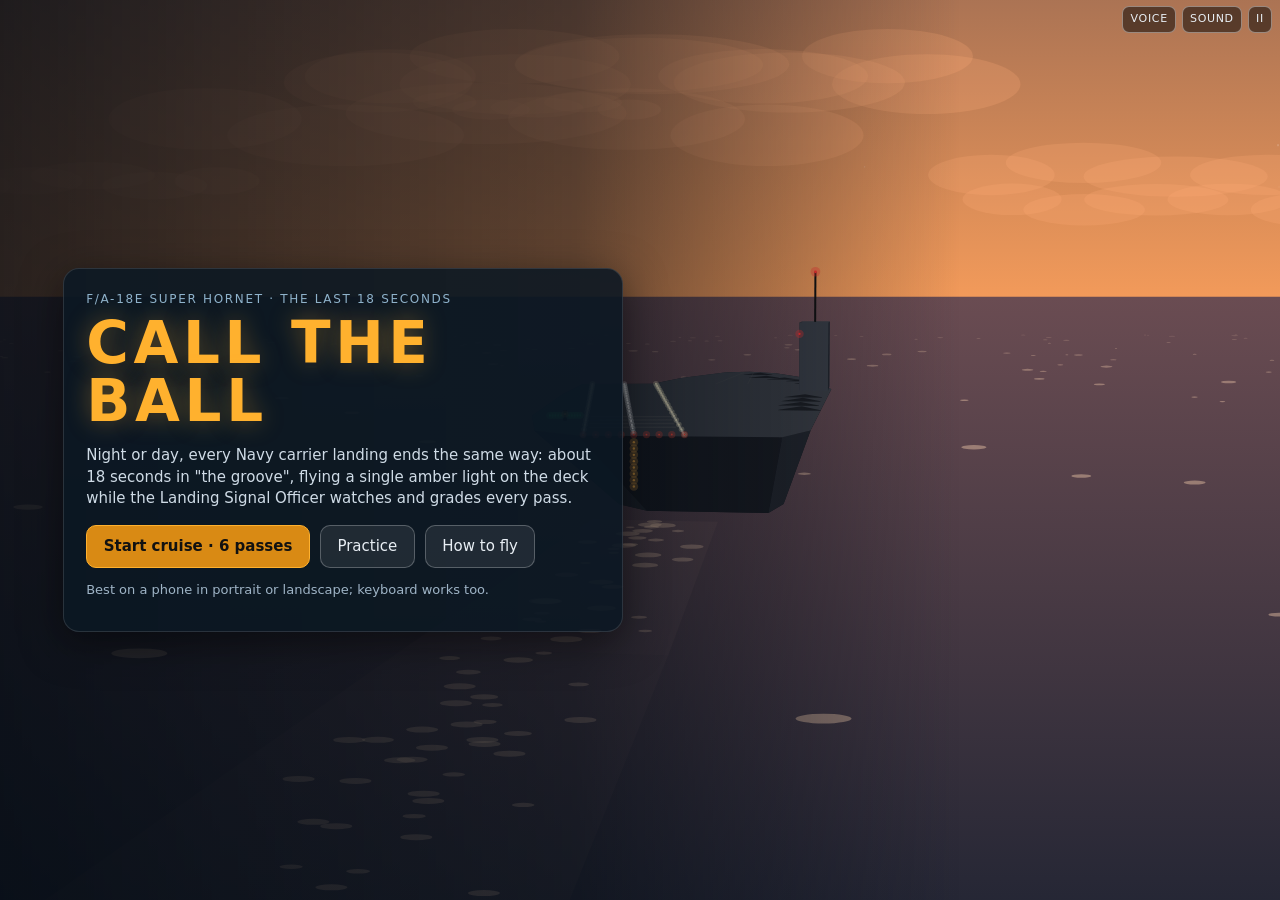
==== builds/2026-10-27-call-the-ball/index.html @ 177cb0f5 "call-the-ball: game shell, renderer, audio, UI flow; flight model tuned for fairness" ====
<!doctype html>
<html lang="en">
<head>
<meta charset="utf-8">
<meta name="viewport" content="width=device-width, initial-scale=1, viewport-fit=cover, user-scalable=no">
<meta name="theme-color" content="#0b1622">
<title>Call the Ball - F/A-18 carrier landing</title>
<meta name="description" content="Fly the last 18 seconds of a Super Hornet carrier approach on the meatball. Graded by the LSO in real shorthand.">
<link rel="stylesheet" href="style.css">
</head>
<body>
<canvas id="view" aria-label="Cockpit view of the carrier approach"></canvas>

<div id="topbar">
  <span id="passinfo"></span>
  <span class="spacer"></span>
  <button id="btnVoice" class="icon" title="LSO voice (speech synthesis)" aria-label="Toggle LSO voice">VOICE</button>
  <button id="btnMute" class="icon" title="Sound on/off (M)" aria-label="Toggle sound">SOUND</button>
  <button id="btnPause" class="icon" title="Pause (P)" aria-label="Pause">II</button>
</div>

<div id="subtitle" aria-live="polite"></div>
<div id="alert"></div>
<div id="thumb"><div id="thumbDot"></div></div>

<!-- Title -->
<section id="scrTitle" class="screen show">
  <div class="panel">
    <p class="kicker">F/A-18E Super Hornet &middot; the last 18 seconds</p>
    <h1>CALL THE BALL</h1>
    <p class="lead">Night or day, every Navy carrier landing ends the same way: about 18 seconds in "the groove",
      flying a single amber light on the deck while the Landing Signal Officer watches and grades every pass.</p>
    <div class="row">
      <button id="btnCruise" class="primary">Start cruise &middot; 6 passes</button>
      <button id="btnPractice">Practice</button>
      <button id="btnHow">How to fly</button>
    </div>
    <p id="bestLine" class="small"></p>
  </div>
</section>

<!-- How to -->
<section id="scrHow" class="screen">
  <div class="panel wide">
    <h2>How to fly the ball</h2>
    <div class="lenses">
      <figure><svg viewBox="0 0 120 70" class="lens"><use href="#lensBase"/><rect x="52" y="10" width="16" height="10" rx="3" fill="#ffb12e"/></svg><figcaption><b>High</b><br>ball above the green bars: ease power</figcaption></figure>
      <figure><svg viewBox="0 0 120 70" class="lens"><use href="#lensBase"/><rect x="52" y="30" width="16" height="10" rx="3" fill="#ffb12e"/></svg><figcaption><b>Centred</b><br>on the 3.5&deg; glideslope to the 3-wire</figcaption></figure>
      <figure><svg viewBox="0 0 120 70" class="lens"><use href="#lensBase"/><rect x="52" y="52" width="16" height="10" rx="3" fill="#ff3030"/></svg><figcaption><b>Low / red</b><br>dangerously low: POWER, now</figcaption></figure>
    </div>
    <ul class="how">
      <li><b>Power is your glideslope.</b> More throttle = less sink. The engines take about a second to respond, so make small corrections and wait. Chasing the ball makes you porpoise.</li>
      <li><b>Lineup.</b> The landing area is angled 9&deg; from the ship's heading, so as the ship steams ahead the centreline creeps to the right. Keep nudging right to stay on it.</li>
      <li><b>Listen to Paddles</b> (the LSO): "Power", "Right for lineup", "Easy with it". If you hear <b>"Wave off!"</b> go to full power immediately. Landing after a wave-off is a Cut.</li>
      <li><b>Grades:</b> OK (4 pts), Fair (3), Bolter (2.5), No Grade (2), Wave-off (1), Cut (0). The LSO writes comments like <code>(LO)IC</code> = a little low in close.</li>
    </ul>
    <div class="controls">
      <div><b>Touch / mouse:</b> press anywhere and drag. Up/down = throttle (stays where you leave it). Left/right = bank (springs back).</div>
      <div><b>Keyboard:</b> W/S or &uarr;/&darr; throttle, A/D or &larr;/&rarr; bank, Space = full power, P pause, M mute.</div>
    </div>
    <div class="row"><button id="btnHowBack" class="primary">Got it</button></div>
  </div>
</section>

<!-- Practice picker -->
<section id="scrPractice" class="screen">
  <div class="panel">
    <h2>Practice</h2>
    <p class="small">Pick conditions. Practice passes are not saved to the cruise board.</p>
    <div id="levelList" class="levels"></div>
    <div class="row"><button id="btnPracticeBack">Back</button></div>
  </div>
</section>

<!-- Pre-pass brief -->
<section id="scrBrief" class="screen">
  <div class="panel">
    <p class="kicker" id="briefKicker"></p>
    <h2 id="briefName"></h2>
    <p id="briefText" class="lead"></p>
    <p class="small">You start in the groove, about 0.6 nm behind the ship, on speed. Fly the ball, keep the lineup.</p>
    <div class="row"><button id="btnFly" class="primary">Call the ball</button></div>
  </div>
</section>

<!-- Debrief -->
<section id="scrDebrief" class="screen">
  <div class="panel wide">
    <p class="kicker">LSO debrief</p>
    <div class="gradeRow">
      <div id="gradeTile" class="tile big"></div>
      <div>
        <div id="gradeName" class="gradeName"></div>
        <div id="gradeDesc" class="small"></div>
        <code id="shorthand" class="shorthand"></code>
      </div>
    </div>
    <ul id="comments" class="comments"></ul>
    <p id="tip" class="tip"></p>
    <div id="boardWrap"><div class="small">Greenie board</div><div id="board" class="board"></div></div>
    <div class="row"><button id="btnNext" class="primary">Next pass</button><button id="btnQuit">Title</button></div>
  </div>
</section>

<!-- Cruise summary -->
<section id="scrSummary" class="screen">
  <div class="panel wide">
    <p class="kicker">Cruise complete</p>
    <h2 id="sumTitle"></h2>
    <p id="sumText" class="lead"></p>
    <div id="sumBoard" class="board"></div>
    <div class="row"><button id="btnAgain" class="primary">Another cruise</button><button id="btnSumTitle">Title</button></div>
  </div>
</section>

<!-- Pause -->
<section id="scrPause" class="screen">
  <div class="panel">
    <h2>Paused</h2>
    <div class="row"><button id="btnResume" class="primary">Resume</button><button id="btnAbort">Quit to title</button></div>
  </div>
</section>

<div id="selftest" hidden></div>

<svg width="0" height="0" style="position:absolute">
  <defs>
    <g id="lensBase">
      <rect x="40" y="4" width="40" height="62" rx="4" fill="#111" stroke="#444"/>
      <g fill="#2bff6a"><circle cx="8" cy="35" r="4"/><circle cx="20" cy="35" r="4"/><circle cx="32" cy="35" r="4"/>
      <circle cx="88" cy="35" r="4"/><circle cx="100" cy="35" r="4"/><circle cx="112" cy="35" r="4"/></g>
    </g>
  </defs>
</svg>

<script src="sim.js"></script>
<script src="game.js"></script>
</body>
</html>
---- builds/2026-10-27-call-the-ball/style.css ----
* { box-sizing: border-box; }
html, body { margin: 0; height: 100%; background: #0b1622; color: #e8eef4; overflow: hidden;
  font: 15px/1.45 system-ui, -apple-system, "Segoe UI", Roboto, sans-serif;
  -webkit-user-select: none; user-select: none; -webkit-tap-highlight-color: transparent; }
canvas#view { position: fixed; inset: 0; width: 100vw; height: 100vh; height: 100dvh; display: block; touch-action: none; }
button { font: inherit; color: #e8eef4; background: rgba(255,255,255,.08); border: 1px solid rgba(255,255,255,.25);
  border-radius: 10px; padding: .65em 1.1em; cursor: pointer; touch-action: manipulation; }
button:hover { background: rgba(255,255,255,.16); }
button:focus-visible { outline: 2px solid #ffb12e; outline-offset: 2px; }
button.primary { background: #d98a14; border-color: #ffb12e; color: #111; font-weight: 700; }
button.primary:hover { background: #f0a020; }
code, .mono { font-family: ui-monospace, Menlo, Consolas, monospace; }

#topbar { position: fixed; top: 0; left: 0; right: 0; display: flex; align-items: center; gap: 6px; z-index: 5;
  padding: calc(env(safe-area-inset-top) + 6px) calc(env(safe-area-inset-right) + 8px) 6px calc(env(safe-area-inset-left) + 8px);
  pointer-events: none; }
#topbar .spacer { flex: 0 0 4px; }
#topbar button { flex: none; }
#topbar button { pointer-events: auto; padding: .4em .65em; font-size: 11px; letter-spacing: .06em; border-radius: 7px;
  background: rgba(0,0,0,.5); border-color: rgba(255,255,255,.4); }
#topbar button.off { opacity: .45; text-decoration: line-through; }
#passinfo { flex: 1 1 auto; min-width: 0; overflow: hidden; text-overflow: ellipsis; white-space: nowrap; font: 12px ui-monospace, Menlo, Consolas, monospace; color: #9fd8a8; text-shadow: 0 1px 2px #000; }

#subtitle { position: fixed; left: 50%; transform: translateX(-50%); bottom: calc(env(safe-area-inset-bottom) + 22%);
  z-index: 4; max-width: 90vw; padding: .35em .8em; border-radius: 8px; background: rgba(0,0,0,.55);
  font: 600 17px ui-monospace, Menlo, Consolas, monospace; color: #ffe2a8; opacity: 0; transition: opacity .25s; pointer-events: none;
  white-space: nowrap; }
#subtitle.show { opacity: 1; }
#subtitle.pilot { color: #b8e0ff; }
#subtitle.urgent { color: #ff6a5a; font-size: 21px; }
#alert { position: fixed; left: 50%; top: 30%; transform: translate(-50%, -50%); z-index: 4; pointer-events: none;
  font: 800 clamp(22px, 6vw, 44px) system-ui, sans-serif; letter-spacing: .06em; color: #ff5a4a; text-shadow: 0 2px 8px #000;
  opacity: 0; transition: opacity .2s; text-align: center; }
#alert.show { opacity: 1; }
#alert small { display: block; font-size: .45em; color: #fff; letter-spacing: .1em; }

#thumb { position: fixed; width: 96px; height: 96px; margin: -48px 0 0 -48px; border-radius: 50%;
  border: 2px solid rgba(160,255,170,.35); pointer-events: none; z-index: 3; display: none; }
#thumbDot { position: absolute; width: 34px; height: 34px; left: 31px; top: 31px; border-radius: 50%; background: rgba(160,255,170,.35); }

.screen { position: fixed; inset: 0; z-index: 10; display: none; align-items: center; justify-content: center;
  padding: calc(env(safe-area-inset-top) + 12px) 12px calc(env(safe-area-inset-bottom) + 12px);
  background: radial-gradient(ellipse at center, rgba(5,12,20,.55), rgba(5,12,20,.85)); overflow-y: auto; }
.screen.show { display: flex; }
#scrTitle { align-items: flex-end; background: linear-gradient(to bottom, rgba(5,12,20,0) 0%, rgba(5,12,20,.25) 40%, rgba(5,12,20,.85) 75%); }
@media (min-aspect-ratio: 4/3) { #scrTitle { align-items: center; justify-content: flex-start; background: linear-gradient(to right, rgba(5,12,20,.85) 0%, rgba(5,12,20,.6) 45%, rgba(5,12,20,0) 75%); } #scrTitle .panel { margin: auto auto auto 4vw; } }
.panel { width: min(560px, 100%); margin: auto; background: rgba(12,24,36,.88); border: 1px solid rgba(255,255,255,.12);
  border-radius: 16px; padding: 22px 22px 18px; box-shadow: 0 10px 40px rgba(0,0,0,.5); }
.panel.wide { width: min(720px, 100%); }
h1 { margin: .1em 0 .2em; font-size: clamp(34px, 9vw, 58px); letter-spacing: .08em; line-height: 1; color: #ffb12e;
  text-shadow: 0 0 24px rgba(255,177,46,.35); }
h2 { margin: .1em 0 .4em; font-size: 24px; }
.kicker { margin: 0; text-transform: uppercase; letter-spacing: .14em; font-size: 12px; color: #8fb3cc; }
.lead { color: #cfdbe6; }
.small { font-size: 13px; color: #9fb4c6; }
.row { display: flex; flex-wrap: wrap; gap: 10px; margin-top: 14px; }
.how { padding-left: 1.1em; margin: .6em 0; }
.how li { margin: .45em 0; }
.how code { background: rgba(255,255,255,.08); padding: 0 .3em; border-radius: 4px; }
.controls { font-size: 13px; color: #b9c9d6; display: grid; gap: 4px; background: rgba(255,255,255,.04); padding: 8px 10px; border-radius: 8px; }
.lenses { display: flex; gap: 8px; justify-content: space-between; }
.lenses figure { margin: 0; flex: 1; text-align: center; font-size: 12px; color: #b9c9d6; }
.lens { width: 100%; max-width: 150px; background: #050a10; border-radius: 8px; }
.levels { display: grid; gap: 8px; }
.levels button { text-align: left; display: flex; flex-direction: column; }
.levels button span { font-size: 12px; color: #9fb4c6; }

.gradeRow { display: flex; gap: 14px; align-items: center; margin: 8px 0 6px; }
.gradeName { font-size: 26px; font-weight: 800; }
.shorthand { display: inline-block; margin-top: 6px; font-size: 16px; color: #ffe2a8; background: rgba(0,0,0,.35);
  padding: .2em .5em; border-radius: 6px; white-space: pre-wrap; }
.shorthand u, .comments u { text-decoration-thickness: 2px; }
.comments { margin: 8px 0; padding-left: 0; list-style: none; font-size: 14px; }
.comments li { padding: 3px 0; border-bottom: 1px dashed rgba(255,255,255,.08); }
.comments li code { display: inline-block; min-width: 72px; color: #ffe2a8; }
.tip { background: rgba(255,177,46,.1); border-left: 3px solid #ffb12e; padding: 8px 10px; border-radius: 4px; font-size: 14px; }

.board { display: flex; gap: 6px; flex-wrap: wrap; margin-top: 6px; }
.tile { width: 48px; height: 48px; border-radius: 6px; display: flex; flex-direction: column; align-items: center;
  justify-content: center; font: 800 14px ui-monospace, Menlo, Consolas, monospace; color: #111; border: 2px solid rgba(0,0,0,.4); }
.tile small { font-size: 10px; font-weight: 600; }
.tile.big { width: 84px; height: 84px; font-size: 24px; flex: none; }
.tile.empty { background: rgba(255,255,255,.06); border: 2px dashed rgba(255,255,255,.2); }
.tile.okU, .tile.ok { background: #35b04f; }
.tile.okU { box-shadow: 0 0 14px #5dff7c; }
.tile.fair { background: #e8c62e; }
.tile.ng { background: #8a5a32; color: #f4e6d6; }
.tile.bolter { background: #2f74d6; color: #fff; }
.tile.wo { background: #d23a30; color: #fff; }
.tile.cut { background: #111; color: #ff5a4a; border-color: #d23a30; }
.tile .u { text-decoration: underline; text-decoration-thickness: 2px; }

@media (max-width: 480px) {
  .panel { padding: 16px 14px 14px; }
  .lenses figcaption { font-size: 11px; }
  #subtitle { font-size: 15px; bottom: calc(env(safe-area-inset-bottom) + 26%); }
}
@media (prefers-reduced-motion: reduce) {
  #subtitle, #alert { transition: none; }
}
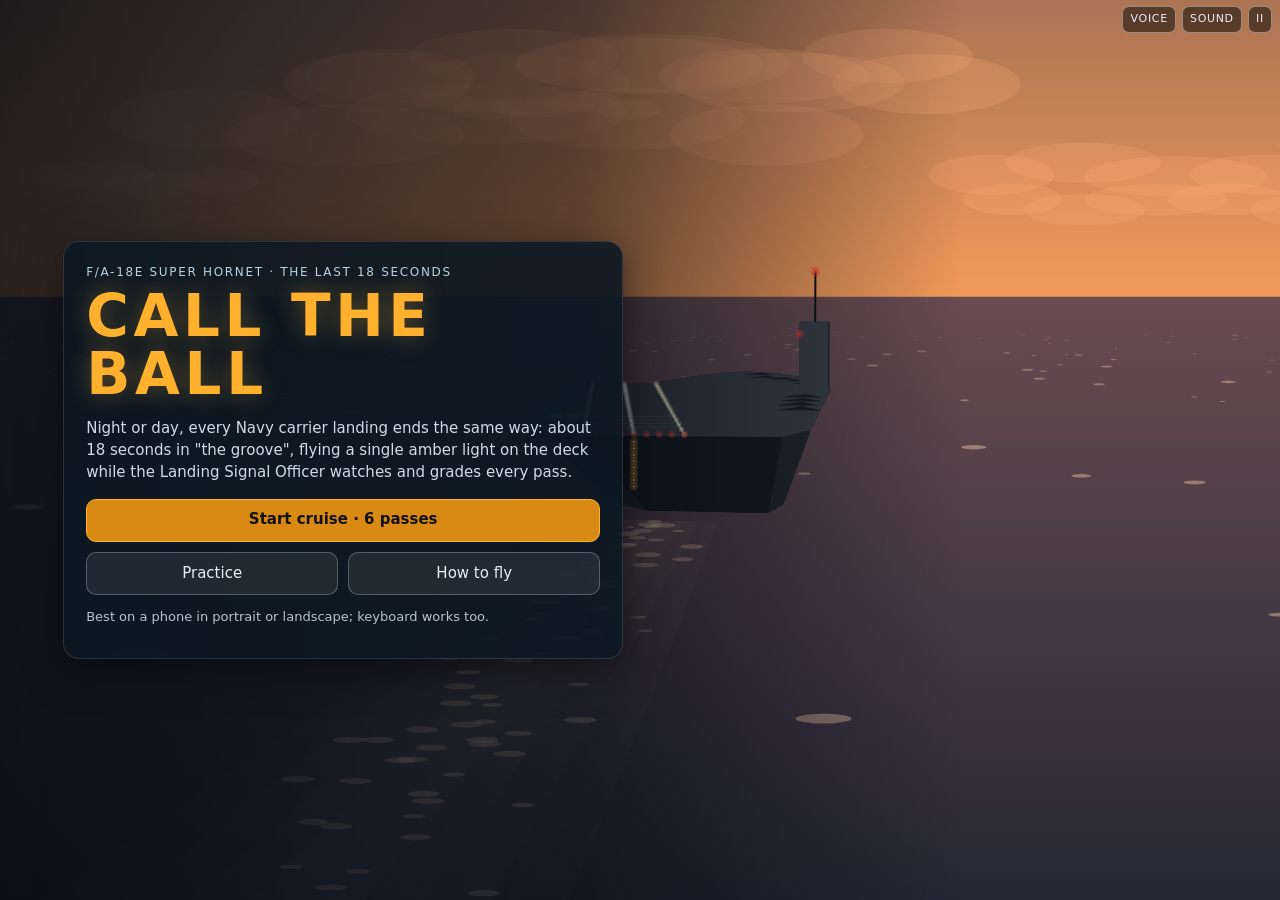
==== commit 8594a355: "call-the-ball: softer burble, soft wake, readability fixes, README, screenshot" ====
--- a/builds/2026-10-27-call-the-ball/index.html
+++ b/builds/2026-10-27-call-the-ball/index.html
@@ -2,6 +2,7 @@
 <html lang="en">
 <head>
 <meta charset="utf-8">
+<link rel="icon" href="data:,">
 <meta name="viewport" content="width=device-width, initial-scale=1, viewport-fit=cover, user-scalable=no">
 <meta name="theme-color" content="#0b1622">
 <title>Call the Ball - F/A-18 carrier landing</title>
--- a/builds/2026-10-27-call-the-ball/style.css
+++ b/builds/2026-10-27-call-the-ball/style.css
@@ -50,7 +50,7 @@
 h1 { margin: .1em 0 .2em; font-size: clamp(34px, 9vw, 58px); letter-spacing: .08em; line-height: 1; color: #ffb12e;
   text-shadow: 0 0 24px rgba(255,177,46,.35); }
 h2 { margin: .1em 0 .4em; font-size: 24px; }
-.kicker { margin: 0; text-transform: uppercase; letter-spacing: .14em; font-size: 12px; color: #8fb3cc; }
+.kicker { margin: 0; text-transform: uppercase; letter-spacing: .14em; font-size: 12px; color: #b5d3e8; }
 .lead { color: #cfdbe6; }
 .small { font-size: 13px; color: #9fb4c6; }
 .row { display: flex; flex-wrap: wrap; gap: 10px; margin-top: 14px; }
@@ -98,3 +98,7 @@
 @media (prefers-reduced-motion: reduce) {
   #subtitle, #alert { transition: none; }
 }
+
+.row button { flex: 1 1 140px; }
+.row #btnCruise { flex-basis: 100%; }
+.small { color: #b9c4cc; }
